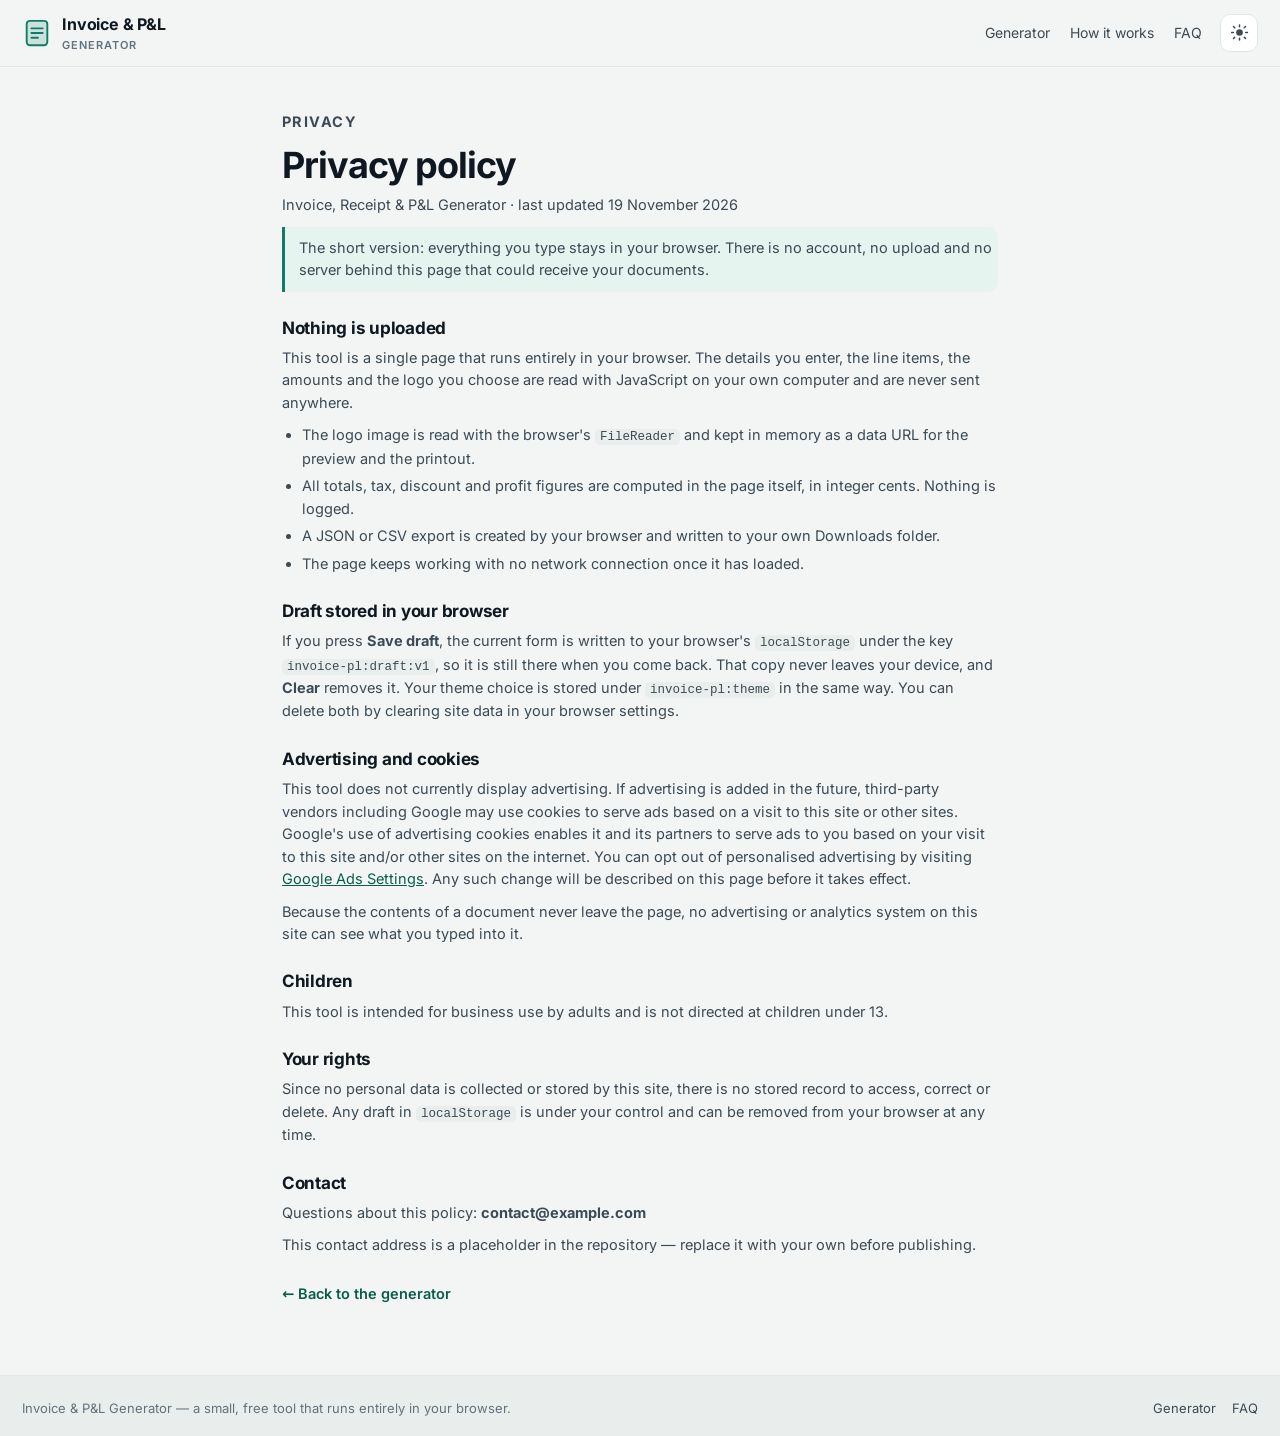
==== privacy.html @ a2605c4f "Invoice & Receipt / P&L Generator: static site for GitHub Pages" ====
<!DOCTYPE html>
<html lang="en">
<head>
<meta charset="utf-8">
<meta name="viewport" content="width=device-width, initial-scale=1">
<title>Privacy policy — Invoice, Receipt &amp; P&amp;L Generator</title>
<meta name="description" content="How this invoice and P&L generator handles your data: everything is processed locally in your browser, nothing is uploaded, and drafts stay in your own browser storage.">
<link rel="canonical" href="https://marcj81.github.io/invoice-receipt-pl-generator/privacy.html">
<meta name="robots" content="index, follow">
<meta name="color-scheme" content="light dark">
<meta name="theme-color" content="#0e7c66">
<link rel="icon" href="favicon.svg" type="image/svg+xml">
<link rel="preload" href="assets/fonts/inter-latin.woff2" as="font" type="font/woff2" crossorigin>
<link rel="stylesheet" href="assets/styles.css">
</head>
<body>
<header class="site-header">
  <div class="header-inner">
    <a class="brand" href="./">
      <svg class="brand-mark" viewBox="0 0 32 32" aria-hidden="true" focusable="false">
        <rect x="5" y="3" width="22" height="26" rx="3.5" fill="currentColor" opacity=".16"></rect>
        <rect x="5" y="3" width="22" height="26" rx="3.5" fill="none" stroke="currentColor" stroke-width="2"></rect>
        <path d="M10 11h12M10 16h12M10 21h7" stroke="currentColor" stroke-width="2" stroke-linecap="round"></path>
      </svg>
      <span class="brand-text">Invoice&nbsp;&amp;&nbsp;P&amp;L<small>Generator</small></span>
    </a>
    <nav class="site-nav" aria-label="Page sections">
      <a href="index.html">Generator</a>
      <a href="index.html#how-it-works">How it works</a>
      <a href="index.html#faq">FAQ</a>
    </nav>
    <button id="theme-toggle" class="icon-btn" type="button" aria-label="Switch colour theme" aria-pressed="false">
      <svg class="icon-sun" viewBox="0 0 24 24" aria-hidden="true" focusable="false"><circle cx="12" cy="12" r="4.2" fill="currentColor"></circle><path d="M12 2.6v2.2M12 19.2v2.2M4.2 12H2M22 12h-2.2M6 6l-1.6-1.6M19.6 19.6L18 18M18 6l1.6-1.6M4.4 19.6L6 18" stroke="currentColor" stroke-width="1.9" stroke-linecap="round"></path></svg>
      <svg class="icon-moon" viewBox="0 0 24 24" aria-hidden="true" focusable="false"><path d="M20 14.4A8.4 8.4 0 0 1 9.6 4a8.4 8.4 0 1 0 10.4 10.4z" fill="currentColor"></path></svg>
    </button>
  </div>
</header>

<main class="legal">
  <p class="eyebrow">Privacy</p>
  <h1>Privacy policy</h1>
  <p class="legal-meta">Invoice, Receipt &amp; P&amp;L Generator · last updated 19 November 2026</p>

  <p class="legal-lede">The short version: everything you type stays in your browser. There is no account, no upload and no server behind this page that could receive your documents.</p>

  <h2>Nothing is uploaded</h2>
  <p>This tool is a single page that runs entirely in your browser. The details you enter, the line items, the amounts and the logo you choose are read with JavaScript on your own computer and are never sent anywhere.</p>
  <ul>
    <li>The logo image is read with the browser's <code>FileReader</code> and kept in memory as a data URL for the preview and the printout.</li>
    <li>All totals, tax, discount and profit figures are computed in the page itself, in integer cents. Nothing is logged.</li>
    <li>A JSON or CSV export is created by your browser and written to your own Downloads folder.</li>
    <li>The page keeps working with no network connection once it has loaded.</li>
  </ul>

  <h2>Draft stored in your browser</h2>
  <p>If you press <b>Save draft</b>, the current form is written to your browser's <code>localStorage</code> under the key <code>invoice-pl:draft:v1</code>, so it is still there when you come back. That copy never leaves your device, and <b>Clear</b> removes it. Your theme choice is stored under <code>invoice-pl:theme</code> in the same way. You can delete both by clearing site data in your browser settings.</p>

  <h2>Advertising and cookies</h2>
  <p>This tool does not currently display advertising. If advertising is added in the future, third-party vendors including Google may use cookies to serve ads based on a visit to this site or other sites. Google's use of advertising cookies enables it and its partners to serve ads to you based on your visit to this site and/or other sites on the internet. You can opt out of personalised advertising by visiting <a href="https://www.google.com/settings/ads" rel="noopener">Google Ads Settings</a>. Any such change will be described on this page before it takes effect.</p>
  <p>Because the contents of a document never leave the page, no advertising or analytics system on this site can see what you typed into it.</p>

  <h2>Children</h2>
  <p>This tool is intended for business use by adults and is not directed at children under 13.</p>

  <h2>Your rights</h2>
  <p>Since no personal data is collected or stored by this site, there is no stored record to access, correct or delete. Any draft in <code>localStorage</code> is under your control and can be removed from your browser at any time.</p>

  <h2>Contact</h2>
  <p>Questions about this policy: <b>contact@example.com</b></p>
  <p class="fine-print">This contact address is a placeholder in the repository — replace it with your own before publishing.</p>

  <p class="legal-back"><a href="index.html">&larr; Back to the generator</a></p>
</main>

<footer class="site-footer">
  <div class="footer-inner">
    <p>Invoice &amp; P&amp;L Generator — a small, free tool that runs entirely in your browser.</p>
    <nav aria-label="Footer">
      <a href="index.html">Generator</a>
      <a href="index.html#faq">FAQ</a>
    </nav>
  </div>
</footer>

<div class="toast" id="toast" role="status" aria-live="polite"></div>
<script>
(function () {
  var KEY = 'invoice-pl:theme';
  var saved = null;
  try { saved = localStorage.getItem(KEY); } catch (e) { /* ignore */ }
  if (saved !== 'light' && saved !== 'dark') {
    saved = window.matchMedia && window.matchMedia('(prefers-color-scheme: dark)').matches ? 'dark' : 'light';
  }
  var root = document.documentElement;
  function apply(theme) {
    root.setAttribute('data-theme', theme);
    var btn = document.getElementById('theme-toggle');
    btn.setAttribute('aria-pressed', theme === 'dark' ? 'true' : 'false');
  }
  apply(saved);
  document.getElementById('theme-toggle').addEventListener('click', function () {
    var next = root.getAttribute('data-theme') === 'dark' ? 'light' : 'dark';
    apply(next);
    try { localStorage.setItem(KEY, next); } catch (e) { /* ignore */ }
  });
})();
</script>
</body>
</html>
---- assets/styles.css ----
/* ==========================================================================
   Invoice · Receipt · Quote · P&L Generator — styles
   Hand-written CSS. No framework, no external font, no network request.
   The paper always stays white, in both themes and on the printout.
   ========================================================================== */

@font-face {
  font-family: "Inter";
  font-style: normal;
  font-weight: 400 700;
  font-display: swap;
  src: url("fonts/inter-latin.woff2") format("woff2");
  unicode-range: U+0000-00FF, U+0131, U+0152-0153, U+02BB-02BC, U+02C6, U+02DA, U+02DC,
    U+0304, U+0308, U+0329, U+2000-206F, U+20AC, U+2122, U+2191, U+2193, U+2212, U+2215, U+FEFF, U+FFFD;
}
@font-face {
  font-family: "Inter";
  font-style: normal;
  font-weight: 400 700;
  font-display: swap;
  src: url("fonts/inter-latin-ext.woff2") format("woff2");
  unicode-range: U+0100-02BA, U+02BD-02C5, U+02C7-02CC, U+02CE-02D7, U+02DD-02FF, U+0304,
    U+0308, U+0329, U+1D00-1DBF, U+1E00-1E9F, U+1EF2-1EFF, U+2020, U+20A0-20AB, U+20AD-20C4, U+2113,
    U+2C60-2C7F, U+A720-A7FF;
}

:root {
  --bg: #f2f5f4;
  --bg-soft: #e9eeec;
  --surface: #ffffff;
  --surface-2: #f8faf9;
  --ink: #0f1720;
  --ink-soft: #3c4a55;
  --muted: #62727e;
  --border: #e0e7e4;
  --border-strong: #ccd7d2;
  --accent: #0e7c66;
  --accent-hover: #0a6653;
  --accent-soft: #e5f4ef;
  --accent-ink: #0a5d4c;
  --amber: #a45a09;
  --amber-soft: #fdf2e2;
  --red: #b42318;
  --red-soft: #fdeceb;
  --green: #08705a;
  --green-soft: #e6f6f1;
  --shadow-sm: 0 1px 2px rgba(15, 23, 32, .06);
  --shadow-md: 0 1px 2px rgba(15, 23, 32, .05), 0 18px 40px -22px rgba(15, 23, 32, .3);
  --shadow-paper: 0 1px 2px rgba(15, 23, 32, .1), 0 18px 34px -14px rgba(15, 23, 32, .28);
  --radius: 13px;
  --radius-lg: 20px;
  --font: "Inter", system-ui, -apple-system, BlinkMacSystemFont, "Segoe UI", Roboto,
    "Helvetica Neue", Arial, "Liberation Sans", "Noto Sans", sans-serif;
  --mono: ui-monospace, SFMono-Regular, "SF Mono", Menlo, Consolas, monospace;
  color-scheme: light;
}

:root[data-theme="dark"] {
  --bg: #0b1114;
  --bg-soft: #0f171b;
  --surface: #121b1f;
  --surface-2: #162126;
  --ink: #e9f0ee;
  --ink-soft: #c2cfcb;
  --muted: #93a5a1;
  --border: #233034;
  --border-strong: #2f4045;
  --accent: #45c5a8;
  --accent-hover: #69d6bd;
  --accent-soft: #112a26;
  --accent-ink: #9fe6d5;
  --amber: #f0b45f;
  --amber-soft: #2a2010;
  --red: #f79a92;
  --red-soft: #2b1412;
  --green: #6fdcbd;
  --green-soft: #0e2620;
  --shadow-sm: 0 1px 2px rgba(0, 0, 0, .5);
  --shadow-md: 0 1px 2px rgba(0, 0, 0, .5), 0 18px 40px -22px rgba(0, 0, 0, .9);
  --shadow-paper: 0 1px 2px rgba(0, 0, 0, .6), 0 20px 40px -16px rgba(0, 0, 0, .85);
  color-scheme: dark;
}

*, *::before, *::after { box-sizing: border-box; }
[hidden] { display: none !important; }

html { -webkit-text-size-adjust: 100%; }

body {
  margin: 0;
  background: var(--bg);
  color: var(--ink);
  font-family: var(--font);
  font-size: 15px;
  line-height: 1.55;
  -webkit-font-smoothing: antialiased;
}

h1, h2, h3, h4 { margin: 0; line-height: 1.25; letter-spacing: -0.015em; }
p { margin: 0; }
a { color: var(--accent-ink); }
button, input, select, textarea { font: inherit; color: inherit; }

:focus-visible {
  outline: 2.5px solid var(--accent);
  outline-offset: 2px;
  border-radius: 6px;
}

.skip-link {
  position: absolute;
  left: -999px;
  top: 8px;
  background: var(--surface);
  padding: 8px 14px;
  border-radius: 8px;
  z-index: 50;
}
.skip-link:focus { left: 12px; }

/* ------------------------------------------------------------------ header */

.site-header {
  position: sticky;
  top: 0;
  z-index: 30;
  background: color-mix(in srgb, var(--bg) 88%, transparent);
  border-bottom: 1px solid var(--border);
  backdrop-filter: blur(12px);
}
.header-inner {
  max-width: 1320px;
  margin: 0 auto;
  padding: 12px 22px;
  display: flex;
  align-items: center;
  gap: 18px;
}
.brand {
  display: inline-flex;
  align-items: center;
  gap: 10px;
  color: var(--ink);
  text-decoration: none;
  font-weight: 700;
  font-size: 16px;
  letter-spacing: -0.01em;
  flex-shrink: 0;
}
.brand-mark { width: 30px; height: 30px; color: var(--accent); flex-shrink: 0; }
.brand-text small {
  display: block;
  font-size: 11px;
  font-weight: 600;
  letter-spacing: .09em;
  text-transform: uppercase;
  color: var(--muted);
}
.site-nav {
  margin-left: auto;
  display: flex;
  gap: 20px;
  font-size: 14px;
}
.site-nav a { color: var(--ink-soft); text-decoration: none; }
.site-nav a:hover { color: var(--accent-ink); }
.icon-btn {
  width: 38px;
  height: 38px;
  display: grid;
  place-items: center;
  border: 1px solid var(--border);
  background: var(--surface);
  border-radius: 10px;
  cursor: pointer;
  color: var(--ink-soft);
  flex-shrink: 0;
}
.icon-btn:hover { border-color: var(--border-strong); color: var(--ink); }
.icon-btn svg { width: 19px; height: 19px; }
.icon-moon { display: none; }
:root[data-theme="dark"] .icon-sun { display: none; }
:root[data-theme="dark"] .icon-moon { display: block; }

/* -------------------------------------------------------------------- hero */

.hero {
  max-width: 1320px;
  margin: 0 auto;
  padding: 44px 22px 26px;
  display: grid;
  grid-template-columns: minmax(0, 1fr) 300px;
  gap: 40px;
  align-items: center;
}
.eyebrow {
  font-size: 12px;
  font-weight: 700;
  letter-spacing: .1em;
  text-transform: uppercase;
  color: var(--accent-ink);
  margin-bottom: 10px;
}
.hero h1 {
  font-size: clamp(30px, 3.5vw, 44px);
  font-weight: 700;
  letter-spacing: -0.03em;
  max-width: 20ch;
}
.lede {
  margin-top: 14px;
  max-width: 62ch;
  color: var(--ink-soft);
  font-size: 16px;
}
.hero-badges {
  list-style: none;
  margin: 20px 0 0;
  padding: 0;
  display: flex;
  flex-wrap: wrap;
  gap: 8px;
}
.hero-badges li {
  font-size: 12.5px;
  font-weight: 600;
  color: var(--ink-soft);
  background: var(--surface);
  border: 1px solid var(--border);
  border-radius: 999px;
  padding: 5px 12px;
}
.hero-card { display: flex; justify-content: center; }

.mini-paper {
  position: relative;
  width: 250px;
  height: 320px;
  background: #fff;
  border-radius: 6px;
  border: 1px solid #e3e8ea;
  box-shadow: 0 2px 4px rgba(15, 23, 32, .06), 0 26px 40px -26px rgba(15, 23, 32, .45);
  padding: 26px 22px;
  display: flex;
  flex-direction: column;
  gap: 14px;
  transform: rotate(-2.2deg);
}
.mini-row { display: flex; align-items: center; gap: 8px; }
.mini-dot { width: 16px; height: 16px; border-radius: 4px; background: #0e7c66; opacity: .8; }
.mini-line { height: 7px; border-radius: 4px; background: #e6ecee; display: block; }
.mini-line.strong { background: #cbd8d3; }
.mini-line.right { margin-left: auto; }
.w20 { width: 20%; } .w26 { width: 26%; } .w30 { width: 30%; }
.w40 { width: 40%; } .w52 { width: 52%; } .w60 { width: 60%; }
.mini-total {
  margin-top: auto;
  padding-top: 14px;
  border-top: 1.5px solid #e6ecee;
  display: flex;
  align-items: center;
  gap: 8px;
}
.mini-stamp {
  position: absolute;
  right: 18px;
  top: 92px;
  transform: rotate(-11deg);
  border: 2.5px solid #0e7c66;
  color: #0e7c66;
  border-radius: 5px;
  padding: 4px 12px;
  font-size: 15px;
  font-weight: 800;
  letter-spacing: .14em;
  opacity: .85;
}

/* --------------------------------------------------------------------- app */

.app-shell {
  max-width: 1320px;
  margin: 8px auto 0;
  padding: 0 22px;
  scroll-margin-top: 84px;
}
.tabs {
  display: flex;
  align-items: center;
  gap: 6px;
  border-bottom: 1px solid var(--border);
  margin-bottom: 20px;
  flex-wrap: wrap;
}
.tab {
  display: inline-flex;
  align-items: center;
  gap: 8px;
  border: 0;
  background: none;
  padding: 12px 14px 13px;
  margin-bottom: -1px;
  font-size: 14.5px;
  font-weight: 600;
  color: var(--muted);
  cursor: pointer;
  border-bottom: 2.5px solid transparent;
  border-radius: 8px 8px 0 0;
}
.tab svg { width: 18px; height: 18px; }
.tab:hover { color: var(--ink); background: var(--surface-2); }
.tab.is-active { color: var(--accent-ink); border-bottom-color: var(--accent); }
.tabs-spacer { flex: 1; }
.badge {
  font-size: 12px;
  font-weight: 700;
  letter-spacing: .02em;
  color: var(--accent-ink);
  background: var(--accent-soft);
  border: 1px solid color-mix(in srgb, var(--accent) 28%, transparent);
  border-radius: 999px;
  padding: 3px 10px;
}
.badge-draft { color: var(--amber); background: var(--amber-soft); border-color: color-mix(in srgb, var(--amber) 30%, transparent); }

.workspace {
  display: grid;
  grid-template-columns: minmax(0, 1fr) minmax(0, 1.02fr);
  gap: 26px;
  align-items: start;
}
.workspace[hidden] { display: none; }
.workspace > .metrics { grid-column: 1 / -1; }

.mobile-switch { display: none; }

/* ------------------------------------------------------------------ editor */

.editor {
  background: var(--surface);
  border: 1px solid var(--border);
  border-radius: var(--radius-lg);
  box-shadow: var(--shadow-sm);
  padding: 6px 20px 18px;
  min-width: 0;
}
.group {
  border: 0;
  border-top: 1px solid var(--border);
  margin: 0;
  padding: 16px 0 6px;
}
.group:first-of-type { border-top: 0; }
.group legend {
  padding: 0;
  font-size: 12px;
  font-weight: 700;
  letter-spacing: .1em;
  text-transform: uppercase;
  color: var(--muted);
  margin-bottom: 12px;
}
.grid-2 {
  display: grid;
  grid-template-columns: repeat(2, minmax(0, 1fr));
  gap: 12px;
}
.grid-3 {
  display: grid;
  grid-template-columns: repeat(3, minmax(0, 1fr));
  gap: 12px;
}
.field { display: flex; flex-direction: column; gap: 5px; min-width: 0; }
.field + .field { margin-top: 10px; }
.grid-2 > .field, .grid-3 > .field { margin-top: 0; }
.field-label {
  font-size: 12.5px;
  font-weight: 600;
  color: var(--ink-soft);
}
.hint-inline { color: var(--muted); font-weight: 500; }
.field input,
.field select,
.field textarea,
.inp {
  width: 100%;
  background-color: var(--surface-2);
  border: 1px solid var(--border);
  border-radius: 9px;
  padding: 8px 10px;
  font-size: 14px;
  color: var(--ink);
  transition: border-color .12s, background .12s, box-shadow .12s;
}
.field input:hover, .field select:hover, .field textarea:hover, .inp:hover { border-color: var(--border-strong); }
.field input:focus, .field select:focus, .field textarea:focus, .inp:focus {
  outline: none;
  border-color: var(--accent);
  background-color: var(--surface);
  box-shadow: 0 0 0 3px color-mix(in srgb, var(--accent) 18%, transparent);
}
.field textarea { resize: vertical; min-height: 58px; line-height: 1.45; }
.field input::placeholder, .field textarea::placeholder, .inp::placeholder { color: color-mix(in srgb, var(--muted) 75%, transparent); }
select {
  appearance: none;
  background-image: url("data:image/svg+xml,%3Csvg xmlns='http://www.w3.org/2000/svg' viewBox='0 0 12 12'%3E%3Cpath d='M3 4.5 6 7.5 9 4.5' fill='none' stroke='%2362727e' stroke-width='1.6' stroke-linecap='round' stroke-linejoin='round'/%3E%3C/svg%3E");
  background-repeat: no-repeat;
  background-position: right 9px center;
  background-size: 13px;
  padding-right: 28px;
}
:root[data-theme="dark"] select {
  background-image: url("data:image/svg+xml,%3Csvg xmlns='http://www.w3.org/2000/svg' viewBox='0 0 12 12'%3E%3Cpath d='M3 4.5 6 7.5 9 4.5' fill='none' stroke='%2393a5a1' stroke-width='1.6' stroke-linecap='round' stroke-linejoin='round'/%3E%3C/svg%3E");
}
input[type="date"] { min-height: 36px; }

.affix-field {
  display: flex;
  align-items: stretch;
  background: var(--surface-2);
  border: 1px solid var(--border);
  border-radius: 9px;
  overflow: hidden;
}
.affix-field:focus-within {
  border-color: var(--accent);
  background: var(--surface);
  box-shadow: 0 0 0 3px color-mix(in srgb, var(--accent) 18%, transparent);
}
.affix-field input {
  border: 0;
  background: transparent;
  box-shadow: none !important;
  border-radius: 0;
  min-width: 0;
  flex: 1;
}
.affix-field input:focus { background-color: transparent; }
.affix {
  display: grid;
  place-items: center;
  padding: 0 9px;
  font-size: 13px;
  font-weight: 600;
  color: var(--muted);
  background: color-mix(in srgb, var(--border) 45%, transparent);
  flex-shrink: 0;
}
.affix-end { border-left: 1px solid var(--border); }
.affix:first-child { border-right: 1px solid var(--border); }

.segmented {
  display: inline-flex;
  padding: 3px;
  gap: 2px;
  background: var(--bg-soft);
  border: 1px solid var(--border);
  border-radius: 11px;
  margin-bottom: 14px;
}
.segmented button {
  border: 0;
  background: none;
  border-radius: 8px;
  padding: 6px 15px;
  font-size: 13.5px;
  font-weight: 600;
  color: var(--ink-soft);
  cursor: pointer;
}
.segmented button:hover { color: var(--ink); }
.segmented button.is-active {
  background: var(--surface);
  color: var(--accent-ink);
  box-shadow: var(--shadow-sm);
}

/* logo picker */
.logo-field { justify-content: flex-start; }
.logo-row { display: flex; align-items: center; gap: 8px; }
.logo-pick {
  position: relative;
  display: inline-flex;
  align-items: center;
  justify-content: center;
  border: 1px dashed var(--border-strong);
  background: var(--surface-2);
  border-radius: 9px;
  padding: 8px 12px;
  font-size: 13px;
  font-weight: 600;
  color: var(--ink-soft);
  cursor: pointer;
  min-height: 36px;
}
.logo-pick:hover { border-color: var(--accent); color: var(--accent-ink); }
.logo-pick input { position: absolute; inset: 0; opacity: 0; cursor: pointer; }
.logo-pick.has-logo {
  padding: 3px 10px 3px 3px;
  border-style: solid;
}
.logo-pick.has-logo img { height: 28px; max-width: 80px; object-fit: contain; display: block; }

/* items */
.items { border: 1px solid var(--border); border-radius: 11px; overflow: hidden; }
.items-head {
  display: grid;
  grid-template-columns: minmax(0, 1fr) 60px 100px 92px 30px;
  gap: 8px;
  padding: 7px 10px;
  background: var(--surface-2);
  border-bottom: 1px solid var(--border);
  font-size: 11.5px;
  font-weight: 700;
  letter-spacing: .05em;
  text-transform: uppercase;
  color: var(--muted);
}
#items-body { display: flex; flex-direction: column; }
.item-row {
  display: grid;
  grid-template-columns: minmax(0, 1fr) 60px 100px 92px 30px;
  gap: 8px;
  align-items: start;
  padding: 9px 10px;
  border-bottom: 1px solid var(--border);
}
.item-row:last-child { border-bottom: 0; }
.item-row .inp { padding: 6px 8px; font-size: 13.5px; }
.item-cell { display: flex; flex-direction: column; gap: 4px; min-width: 0; }
.cell-cap { display: none; font-size: 11px; font-weight: 600; color: var(--muted); }
.item-desc .inp.desc { font-weight: 600; }
.item-desc .inp.details { font-size: 12.5px; color: var(--ink-soft); }
.item-amount {
  padding: 7px 0;
  text-align: right;
  font-size: 13.5px;
  font-variant-numeric: tabular-nums;
  font-weight: 600;
  white-space: nowrap;
}
.item-del {
  width: 30px;
  height: 30px;
  border: 1px solid transparent;
  background: none;
  border-radius: 8px;
  color: var(--muted);
  cursor: pointer;
  font-size: 17px;
  line-height: 1;
  display: grid;
  place-items: center;
}
.item-del:hover { background: var(--red-soft); color: var(--red); border-color: color-mix(in srgb, var(--red) 25%, transparent); }
.item-del:disabled { opacity: .35; cursor: not-allowed; }
.ta-right { text-align: right; }

.rows { display: flex; flex-direction: column; gap: 8px; margin-bottom: 10px; }
.pl-row {
  display: grid;
  grid-template-columns: minmax(0, 1fr) 152px 116px 30px;
  gap: 8px;
  align-items: center;
}
.pl-row.revenue-row { grid-template-columns: minmax(0, 1fr) 152px 30px; }
.pl-row select, .pl-row .inp { padding: 7px 9px; font-size: 13.5px; }
.pl-row select { padding-right: 26px; }

.row-between {
  display: flex;
  align-items: center;
  justify-content: space-between;
  gap: 12px;
  flex-wrap: wrap;
  margin-top: 10px;
}
.hint { font-size: 12px; color: var(--muted); }

/* buttons */
.btn {
  display: inline-flex;
  align-items: center;
  justify-content: center;
  gap: 7px;
  border: 1px solid var(--border);
  background: var(--surface);
  color: var(--ink-soft);
  border-radius: 9px;
  padding: 8px 13px;
  font-size: 13.5px;
  font-weight: 600;
  cursor: pointer;
  white-space: nowrap;
  transition: border-color .12s, background .12s, color .12s, transform .06s;
}
.btn:hover { border-color: var(--border-strong); color: var(--ink); background: var(--surface-2); }
.btn:active { transform: translateY(1px); }
.btn svg { width: 16px; height: 16px; }
.btn-primary {
  background: var(--accent);
  border-color: var(--accent);
  color: #fff;
}
.btn-primary:hover { background: var(--accent-hover); border-color: var(--accent-hover); color: #fff; }
:root[data-theme="dark"] .btn-primary { color: #06201a; }
.btn-small { padding: 6px 11px; font-size: 12.5px; }
.btn-quiet { color: var(--muted); }
.btn-quiet:hover { color: var(--red); border-color: color-mix(in srgb, var(--red) 30%, transparent); background: var(--red-soft); }
.btn-dashed {
  border-style: dashed;
  background: none;
  width: 100%;
  color: var(--accent-ink);
  border-color: color-mix(in srgb, var(--accent) 35%, var(--border));
}
.btn-dashed:hover { background: var(--accent-soft); border-color: var(--accent); color: var(--accent-ink); }

.editor-actions {
  display: flex;
  flex-wrap: wrap;
  gap: 8px;
  align-items: center;
  padding-top: 16px;
  border-top: 1px solid var(--border);
  margin-top: 8px;
}
.bom-toggle { display: inline-flex; align-items: center; gap: 6px; font-size: 12.5px; color: var(--muted); }
.bom-toggle input { accent-color: var(--accent); width: 15px; height: 15px; }

.total-strip {
  display: flex;
  gap: 18px;
  flex-wrap: wrap;
  margin-top: 14px;
  padding: 11px 13px;
  border-radius: 11px;
  background: var(--accent-soft);
  border: 1px solid color-mix(in srgb, var(--accent) 22%, transparent);
  font-size: 13px;
  color: var(--accent-ink);
}
.total-strip b { font-variant-numeric: tabular-nums; font-size: 15px; }
.form-warning {
  margin: 10px 0 0;
  padding: 8px 11px;
  font-size: 12.5px;
  line-height: 1.45;
  color: var(--amber);
  background: var(--amber-soft);
  border: 1px solid color-mix(in srgb, var(--amber) 28%, transparent);
  border-radius: 9px;
}

/* ----------------------------------------------------------------- preview */

.preview { min-width: 0; }
.preview-bar {
  display: flex;
  align-items: center;
  gap: 10px;
  margin-bottom: 10px;
}
.preview-title { font-size: 13px; font-weight: 700; letter-spacing: .02em; }
.preview-meta { font-size: 12px; color: var(--muted); }
.preview-bar .btn { margin-left: auto; }
.preview-note { margin-top: 10px; font-size: 12px; color: var(--muted); }

.paper-stage {
  position: relative;
  width: 100%;
  overflow: hidden;
  border-radius: 3px;
  background: #fff;
  box-shadow: var(--shadow-paper);
}
.paper {
  --paper-w: 794px;
  --paper-h: 1123px;
  width: var(--paper-w);
  min-height: var(--paper-h);
  transform-origin: top left;
  transform: scale(var(--scale, 1));
  background: #ffffff;
  color: #101a21;
  border-radius: 3px;
  padding: 52px 54px 44px;
  font-size: 13px;
  line-height: 1.5;
  position: relative;
  display: flex;
  flex-direction: column;
  print-color-adjust: exact;
  -webkit-print-color-adjust: exact;
}
.paper.paper-letter { --paper-w: 816px; --paper-h: 1056px; }

/* paper typography — fixed light palette, independent of the page theme */
.p-head { display: flex; justify-content: space-between; gap: 24px; align-items: flex-start; }
.p-brand { display: flex; gap: 14px; align-items: flex-start; min-width: 0; }
.p-logo { max-height: 54px; max-width: 150px; object-fit: contain; display: block; margin-bottom: 6px; }
.p-name { font-size: 17px; font-weight: 700; letter-spacing: -.01em; color: #0c1620; }
.p-lines { font-size: 11.5px; color: #55636e; white-space: pre-line; line-height: 1.42; }
.p-doctype { text-align: right; flex-shrink: 0; }
.p-doc-title {
  font-size: 26px;
  font-weight: 800;
  letter-spacing: .16em;
  color: #0e7c66;
  line-height: 1;
}
.p-doc-num { font-size: 12px; color: #55636e; margin-top: 6px; font-variant-numeric: tabular-nums; }
.p-stamp {
  display: inline-block;
  margin-top: 12px;
  transform: rotate(-8deg);
  border: 2.5px solid #0e7c66;
  color: #0e7c66;
  border-radius: 5px;
  padding: 4px 13px;
  font-size: 17px;
  font-weight: 800;
  letter-spacing: .18em;
  opacity: .9;
}
.p-stamp.is-quote { border-color: #a45a09; color: #a45a09; }

.p-parties {
  display: grid;
  grid-template-columns: minmax(0, 1fr) 236px;
  gap: 26px;
  margin-top: 30px;
  padding-top: 18px;
  border-top: 1.5px solid #e2e8eb;
}
.p-label {
  display: block;
  font-size: 9.5px;
  font-weight: 700;
  letter-spacing: .12em;
  text-transform: uppercase;
  color: #7a8894;
  margin-bottom: 5px;
}
.p-client { font-size: 12.5px; color: #101a21; }
.p-client strong { font-size: 14px; display: block; margin-bottom: 2px; }
.p-meta-grid { display: flex; flex-direction: column; gap: 9px; }
.p-meta-row { display: flex; justify-content: space-between; gap: 12px; font-size: 11.5px; color: #33424e; }
.p-meta-row .p-label { margin: 0; font-size: 9.5px; align-self: center; }
.p-meta-row b { font-variant-numeric: tabular-nums; }
.p-due {
  display: flex;
  justify-content: space-between;
  align-items: baseline;
  gap: 10px;
  margin-top: 4px;
  padding-top: 9px;
  border-top: 1.5px solid #e2e8eb;
  font-size: 11.5px;
  color: #33424e;
}
.p-due b { font-size: 19px; color: #0c1620; font-variant-numeric: tabular-nums; letter-spacing: -.01em; }

.p-items { width: 100%; border-collapse: collapse; margin-top: 26px; }
.p-items th {
  text-align: left;
  font-size: 9.5px;
  font-weight: 700;
  letter-spacing: .11em;
  text-transform: uppercase;
  color: #7a8894;
  padding: 0 0 8px;
  border-bottom: 1.5px solid #cfd8dd;
}
.p-items th.num, .p-items td.num { text-align: right; }
.p-items td {
  padding: 9px 0;
  border-bottom: 1px solid #eef2f4;
  vertical-align: top;
  font-size: 12.5px;
}
.p-items .it-name { font-weight: 600; color: #101a21; }
.p-items .it-detail { display: block; font-size: 11px; color: #66757f; margin-top: 2px; }
.p-items td.num { font-variant-numeric: tabular-nums; white-space: nowrap; }
.p-items .it-amount { font-weight: 600; }
.p-empty { font-size: 12px; color: #8a979f; padding: 14px 0; }

.p-summary {
  display: grid;
  grid-template-columns: minmax(0, 1fr) 268px;
  gap: 26px;
  margin-top: 22px;
  align-items: start;
}
.p-notes { font-size: 11px; color: #55636e; white-space: pre-line; }
.p-notes h4 { font-size: 9.5px; letter-spacing: .11em; text-transform: uppercase; color: #7a8894; margin-bottom: 5px; }
.p-totals { width: 100%; border-collapse: collapse; }
.p-totals th {
  text-align: left;
  font-weight: 500;
  font-size: 12px;
  color: #4a5863;
  padding: 5px 0;
}
.p-totals td { text-align: right; font-variant-numeric: tabular-nums; font-size: 12.5px; padding: 5px 0; white-space: nowrap; }
.p-totals tr.sub th, .p-totals tr.sub td { color: #101a21; font-weight: 600; }
.p-totals tr.grand th, .p-totals tr.grand td {
  border-top: 1.5px solid #cfd8dd;
  padding-top: 10px;
  margin-top: 6px;
  font-size: 14px;
  font-weight: 700;
  color: #0c1620;
}
.p-totals tr.dim th, .p-totals tr.dim td { color: #66757f; }
.p-totals tr.balance th, .p-totals tr.balance td { color: #0e7c66; }

.p-foot {
  margin-top: auto;
  padding-top: 18px;
  border-top: 1px solid #eef2f4;
  font-size: 10.5px;
  color: #7a8894;
  display: flex;
  justify-content: space-between;
  gap: 16px;
  white-space: pre-line;
}
.p-foot .p-thanks { color: #33424e; font-size: 11.5px; }

/* P&L paper */
.pl-section { margin-top: 24px; }
.pl-section h3 {
  font-size: 10px;
  font-weight: 700;
  letter-spacing: .12em;
  text-transform: uppercase;
  color: #7a8894;
  padding-bottom: 6px;
  border-bottom: 1.5px solid #cfd8dd;
  margin-bottom: 4px;
}
.pl-line {
  display: flex;
  justify-content: space-between;
  gap: 14px;
  padding: 5.5px 0;
  border-bottom: 1px solid #f0f3f5;
  font-size: 12.5px;
}
.pl-line .pl-cat { color: #66757f; font-size: 11px; }
.pl-line b { font-variant-numeric: tabular-nums; font-weight: 600; }
.pl-subtotal {
  display: flex;
  justify-content: space-between;
  padding: 8px 0 2px;
  font-size: 12px;
  font-weight: 700;
  color: #101a21;
  border-top: 1.5px solid #e2e8eb;
  margin-top: 4px;
}
.pl-subtotal b { font-variant-numeric: tabular-nums; }
.pl-net {
  margin-top: 22px;
  padding: 14px 16px;
  border-radius: 6px;
  background: #eaf6f2;
  border: 1px solid #cbe6dd;
  display: flex;
  justify-content: space-between;
  align-items: center;
  gap: 16px;
}
.pl-net .pl-net-label { font-size: 10px; font-weight: 700; letter-spacing: .11em; text-transform: uppercase; color: #4a5863; }
.pl-net .pl-net-value { font-size: 21px; font-weight: 800; color: #0a5d4c; font-variant-numeric: tabular-nums; letter-spacing: -.01em; }
.pl-net.is-loss { background: #fdeceb; border-color: #f3cdc9; }
.pl-net.is-loss .pl-net-value { color: #b42318; }
.pl-net .pl-margin { font-size: 11.5px; color: #4a5863; text-align: right; }
.pl-net .pl-margin b { display: block; font-size: 14px; color: #101a21; font-variant-numeric: tabular-nums; }
.pl-chart-mini { margin-top: 20px; }

/* --------------------------------------------------------------- metrics */

.metrics {
  display: grid;
  grid-template-columns: repeat(4, minmax(0, 1fr));
  gap: 12px;
}
.metric {
  background: var(--surface);
  border: 1px solid var(--border);
  border-radius: var(--radius);
  padding: 12px 14px;
  display: flex;
  flex-direction: column;
  gap: 3px;
  min-width: 0;
  box-shadow: var(--shadow-sm);
}
.metric-label { font-size: 11.5px; font-weight: 600; color: var(--muted); letter-spacing: .02em; }
.metric-value {
  font-size: clamp(17px, 1.7vw, 22px);
  font-weight: 700;
  letter-spacing: -.02em;
  font-variant-numeric: tabular-nums;
  white-space: nowrap;
  overflow: hidden;
  text-overflow: ellipsis;
}
.metric.is-profit .metric-value { color: var(--green); }
.metric.is-loss { border-color: color-mix(in srgb, var(--red) 40%, var(--border)); background: var(--red-soft); }
.metric.is-loss .metric-value { color: var(--red); }

.card {
  background: var(--surface);
  border: 1px solid var(--border);
  border-radius: var(--radius);
  box-shadow: var(--shadow-sm);
  padding: 14px 16px;
  margin-bottom: 14px;
}
.card-head { display: flex; align-items: baseline; justify-content: space-between; gap: 12px; margin-bottom: 8px; }
.card-head h2 { font-size: 13px; font-weight: 700; letter-spacing: .01em; }
.card-meta { font-size: 11.5px; color: var(--muted); }
.chart-body svg { display: block; width: 100%; height: auto; overflow: visible; }
.chart-track { fill: var(--border); }
.chart-bar { fill: var(--accent); }
.chart-label { fill: var(--ink-soft); font-size: 11px; font-weight: 600; }
.chart-value { fill: var(--ink); font-size: 11px; font-weight: 600; font-variant-numeric: tabular-nums; }
.chart-share { fill: var(--muted); font-size: 10px; font-weight: 500; }
.chart-empty { font-size: 12.5px; color: var(--muted); }
.chart-empty[hidden] { display: none; }

/* ------------------------------------------------------------ marketing */

.section {
  max-width: 1320px;
  margin: 0 auto;
  padding: 44px 22px 0;
  scroll-margin-top: 84px;
}
.section-head { display: flex; align-items: baseline; gap: 14px; flex-wrap: wrap; margin-bottom: 20px; }
.section-head h2 { font-size: clamp(21px, 2.2vw, 27px); letter-spacing: -.025em; }
.section-head p { color: var(--muted); font-size: 14px; }

.steps {
  list-style: none;
  margin: 0;
  padding: 0;
  display: grid;
  grid-template-columns: repeat(3, minmax(0, 1fr));
  gap: 16px;
}
.steps li {
  position: relative;
  background: var(--surface);
  border: 1px solid var(--border);
  border-radius: var(--radius);
  padding: 18px 18px 16px;
  box-shadow: var(--shadow-sm);
}
.step-num {
  display: inline-grid;
  place-items: center;
  width: 26px;
  height: 26px;
  border-radius: 8px;
  background: var(--accent-soft);
  color: var(--accent-ink);
  font-size: 13px;
  font-weight: 700;
  margin-bottom: 10px;
}
.steps h3 { font-size: 15px; margin-bottom: 5px; }
.steps p { font-size: 13.5px; color: var(--ink-soft); }

.feature-grid {
  display: grid;
  grid-template-columns: repeat(3, minmax(0, 1fr));
  gap: 14px;
}
.feature {
  background: var(--surface);
  border: 1px solid var(--border);
  border-radius: var(--radius);
  padding: 16px 17px;
}
.feature h3 { font-size: 14.5px; margin-bottom: 6px; }
.feature p { font-size: 13.5px; color: var(--ink-soft); }

.faq { display: grid; grid-template-columns: repeat(2, minmax(0, 1fr)); gap: 10px 14px; }
.faq-item {
  background: var(--surface);
  border: 1px solid var(--border);
  border-radius: var(--radius);
  padding: 13px 16px;
}
.faq-item summary {
  cursor: pointer;
  font-weight: 600;
  font-size: 14px;
  list-style: none;
  display: flex;
  justify-content: space-between;
  gap: 12px;
  align-items: center;
}
.faq-item summary::-webkit-details-marker { display: none; }
.faq-item summary::after {
  content: "+";
  font-size: 18px;
  color: var(--muted);
  font-weight: 500;
  flex-shrink: 0;
}
.faq-item[open] summary::after { content: "\2013"; }
.faq-item p { margin-top: 8px; font-size: 13.5px; color: var(--ink-soft); }

.note-section { padding-bottom: 8px; }
.fine-print { font-size: 12px; color: var(--muted); max-width: 78ch; }

/* legal pages */
.legal {
  max-width: 760px;
  margin: 0 auto;
  padding: 44px 22px 20px;
}
.legal h1 { font-size: clamp(26px, 3vw, 36px); letter-spacing: -.03em; margin-bottom: 6px; }
.legal-meta { font-size: 12.5px; color: var(--muted); margin-bottom: 20px; }
.legal-lede {
  font-size: 15.5px;
  color: var(--ink-soft);
  border-left: 3px solid var(--accent);
  padding: 10px 0 10px 14px;
  background: var(--accent-soft);
  border-radius: 0 10px 10px 0;
  margin-bottom: 10px;
}
.legal h2 { font-size: 17px; margin: 26px 0 8px; }
.legal p { color: var(--ink-soft); margin-bottom: 10px; font-size: 14.5px; }
.legal ul { color: var(--ink-soft); font-size: 14.5px; padding-left: 20px; margin: 0 0 10px; }
.legal li { margin-bottom: 5px; }
.legal code { font-family: var(--mono); font-size: 12.5px; background: var(--bg-soft); padding: 1px 5px; border-radius: 5px; }
.legal-back { margin-top: 26px; }
.legal-back a { text-decoration: none; font-weight: 600; }

.site-footer {
  border-top: 1px solid var(--border);
  margin-top: 40px;
  padding: 22px;
  background: var(--bg-soft);
}
.footer-inner {
  max-width: 1320px;
  margin: 0 auto;
  display: flex;
  justify-content: space-between;
  align-items: center;
  gap: 16px;
  flex-wrap: wrap;
  font-size: 13px;
  color: var(--muted);
}
.footer-inner nav { display: flex; gap: 16px; }
.footer-inner a { color: var(--ink-soft); text-decoration: none; }
.footer-inner a:hover { color: var(--accent-ink); }

/* ------------------------------------------------------------------ toast */

.toast {
  position: fixed;
  left: 50%;
  bottom: 24px;
  transform: translate(-50%, 18px);
  background: var(--ink);
  color: var(--bg);
  padding: 10px 18px;
  border-radius: 999px;
  font-size: 13.5px;
  font-weight: 600;
  box-shadow: var(--shadow-md);
  opacity: 0;
  pointer-events: none;
  transition: opacity .18s, transform .18s;
  z-index: 60;
  max-width: min(92vw, 520px);
  text-align: center;
}
.toast.show { opacity: 1; transform: translate(-50%, 0); }

.noscript {
  position: fixed;
  inset: auto 0 0 0;
  background: var(--amber-soft);
  color: var(--amber);
  padding: 12px;
  text-align: center;
  font-size: 14px;
  z-index: 70;
}

/* ------------------------------------------------------------- responsive */

@media (max-width: 1080px) {
  .hero { grid-template-columns: 1fr; }
  .hero-card { display: none; }
  .hero h1 { max-width: none; }
  .workspace { grid-template-columns: minmax(0, 1fr); }
  .feature-grid, .steps { grid-template-columns: repeat(2, minmax(0, 1fr)); }
}

@media (max-width: 980px) {
  .mobile-switch {
    display: inline-flex;
    justify-self: start;
    padding: 3px;
    gap: 2px;
    background: var(--bg-soft);
    border: 1px solid var(--border);
    border-radius: 11px;
    margin-bottom: 4px;
  }
  .mobile-switch button {
    border: 0;
    background: none;
    border-radius: 8px;
    padding: 7px 20px;
    font-size: 13.5px;
    font-weight: 600;
    color: var(--ink-soft);
    cursor: pointer;
  }
  .mobile-switch button.is-active { background: var(--surface); color: var(--accent-ink); box-shadow: var(--shadow-sm); }
  .workspace[data-mobile-view="edit"] .preview { display: none; }
  .workspace[data-mobile-view="preview"] .editor { display: none; }
  .workspace[data-mobile-view="preview"] .metrics { display: grid; }
  .metrics { grid-template-columns: repeat(2, minmax(0, 1fr)); }
}

@media (max-width: 720px) {
  .site-nav { display: none; }
  .header-inner { padding: 10px 16px; }
  .hero { padding: 30px 16px 18px; }
  .app-shell { padding: 0 14px; }
  .section { padding: 34px 16px 0; }
  .editor { padding: 4px 14px 16px; }
  .grid-2, .grid-3 { grid-template-columns: minmax(0, 1fr); }
  .steps, .feature-grid, .faq { grid-template-columns: minmax(0, 1fr); }
  .items-head { display: none; }
  .item-row {
    grid-template-columns: repeat(3, minmax(0, 1fr));
    gap: 8px;
    padding: 12px 42px 10px 12px;
    position: relative;
  }
  .item-desc { grid-column: 1 / -1; }
  .cell-cap { display: block; }
  .item-row .item-amount { text-align: left; padding: 0; }
  .item-row .item-amount::before {
    content: "Amount";
    display: block;
    font-size: 11px;
    font-weight: 600;
    color: var(--muted);
    margin-bottom: 3px;
  }
  .item-row .item-del { position: absolute; top: 10px; right: 6px; }
  .pl-row, .pl-row.revenue-row { grid-template-columns: minmax(0, 1fr) 124px 30px; }
  .pl-row select[data-pl="category"] { grid-column: 1 / -1; grid-row: 2; }
  .pl-row .affix-field { grid-column: 2 / 3; grid-row: 1; }
  .pl-row .item-del { grid-column: 3 / 4; grid-row: 1; }
  .editor-actions { gap: 7px; }
  .editor-actions .btn { flex: 1 1 auto; }
  .metric-value { font-size: 17px; }
  .footer-inner { flex-direction: column; align-items: flex-start; }
}

@media (max-width: 420px) {
  .tab { padding: 11px 10px 12px; font-size: 13.5px; }
  .tab svg { display: none; }
  .total-strip { flex-direction: column; gap: 4px; }
}

@media (prefers-reduced-motion: reduce) {
  * { transition: none !important; animation: none !important; }
}

/* ------------------------------------------------------------------ print */

@media print {
  @page { size: A4; margin: 12mm; }

  html, body {
    background: #fff !important;
    color: #000 !important;
    margin: 0 !important;
    padding: 0 !important;
  }
  .site-header, .hero, .section, .site-footer, .skip-link, .toast, .noscript,
  .tabs, .editor, .mobile-switch, .preview-bar, .preview-note,
  .metrics, .chart-card, .total-strip {
    display: none !important;
  }
  main { display: block !important; margin: 0 !important; padding: 0 !important; }
  .app-shell,
  .workspace,
  .preview,
  .paper-stage {
    display: block !important;
    width: auto !important;
    max-width: none !important;
    height: auto !important;
    min-height: 0 !important;
    margin: 0 !important;
    padding: 0 !important;
    border: 0 !important;
    border-radius: 0 !important;
    box-shadow: none !important;
    background: #fff !important;
    overflow: visible !important;
    position: static !important;
    gap: 0 !important;
  }
  .workspace[hidden] { display: none !important; }
  .paper {
    width: auto !important;
    min-height: 268mm !important;
    margin: 0 !important;
    padding: 0 !important;
    border: 0 !important;
    border-radius: 0 !important;
    box-shadow: none !important;
    transform: none !important;
    background: #fff !important;
    color: #101a21 !important;
  }
  .p-stamp { opacity: 1; }
  .p-items tr, .p-summary, .pl-net, .pl-line { break-inside: avoid; page-break-inside: avoid; }
  .p-parties { break-inside: avoid; }
  a { text-decoration: none; color: inherit; }
}
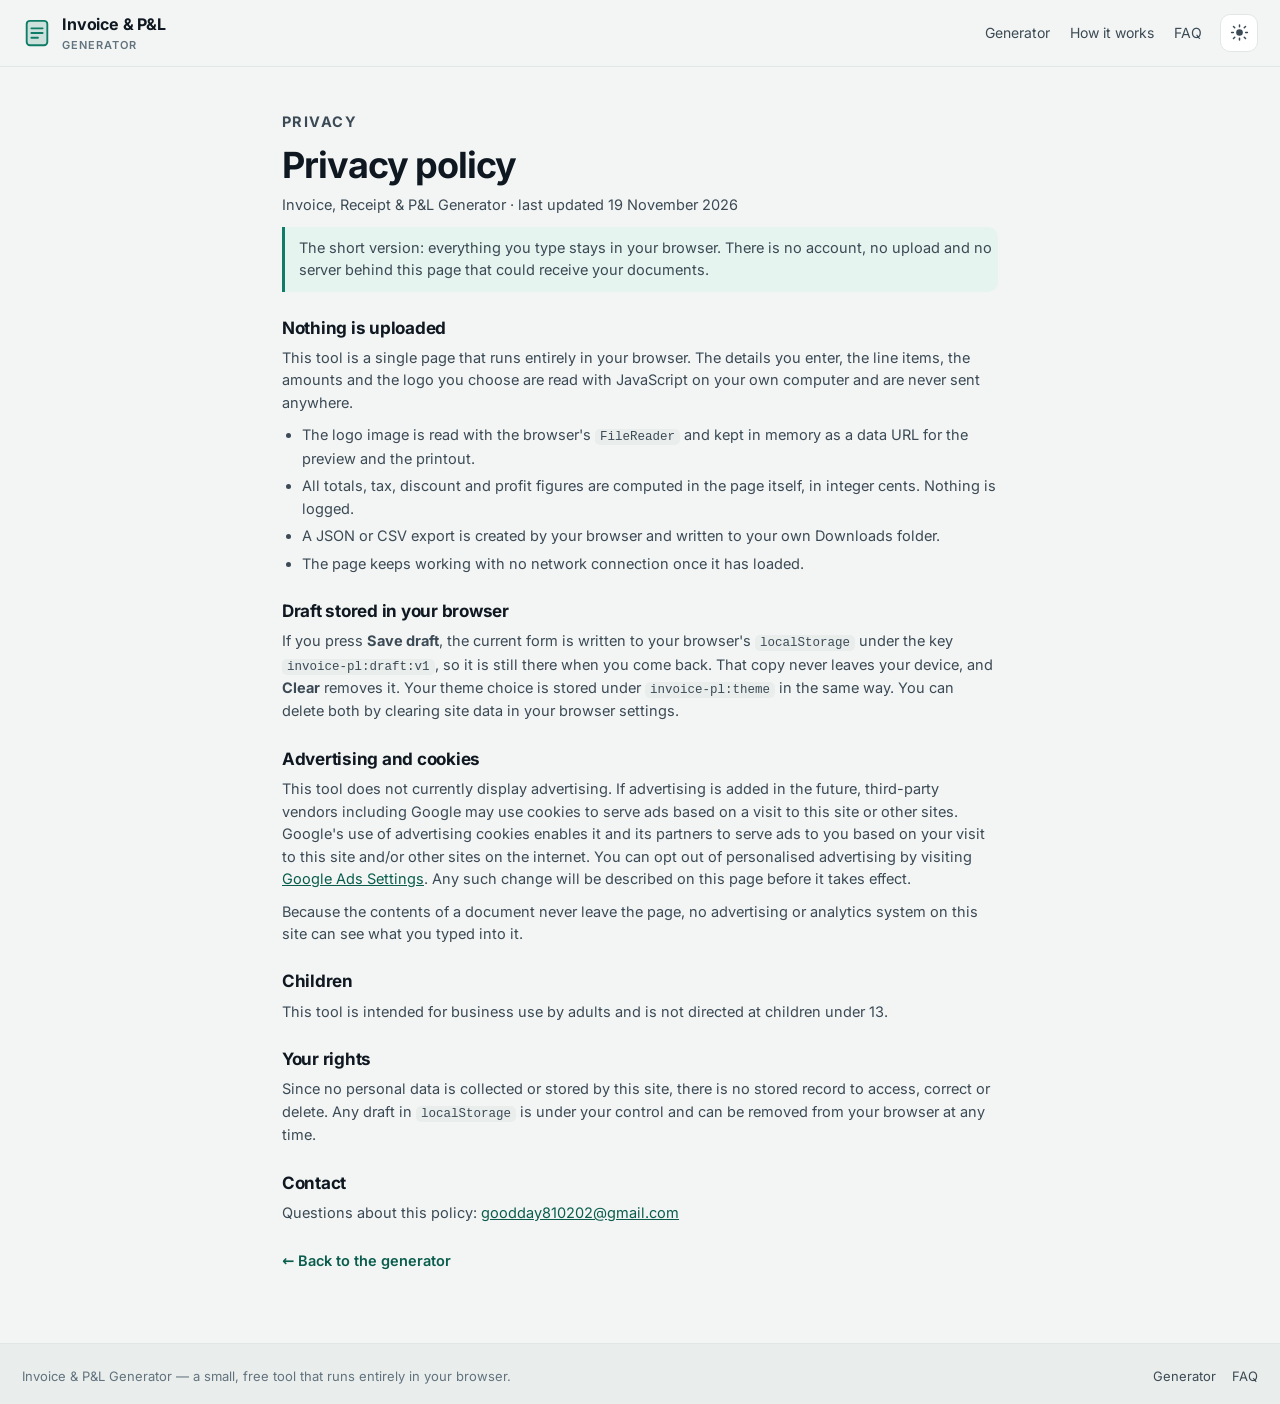
==== commit 76bbc37b: "Set privacy contact email to goodday810202@gmail.com" ====
--- a/privacy.html
+++ b/privacy.html
@@ -66,8 +66,7 @@
   <p>Since no personal data is collected or stored by this site, there is no stored record to access, correct or delete. Any draft in <code>localStorage</code> is under your control and can be removed from your browser at any time.</p>
 
   <h2>Contact</h2>
-  <p>Questions about this policy: <b>contact@example.com</b></p>
-  <p class="fine-print">This contact address is a placeholder in the repository — replace it with your own before publishing.</p>
+  <p>Questions about this policy: <a href="mailto:goodday810202@gmail.com">goodday810202@gmail.com</a></p>
 
   <p class="legal-back"><a href="index.html">&larr; Back to the generator</a></p>
 </main>
